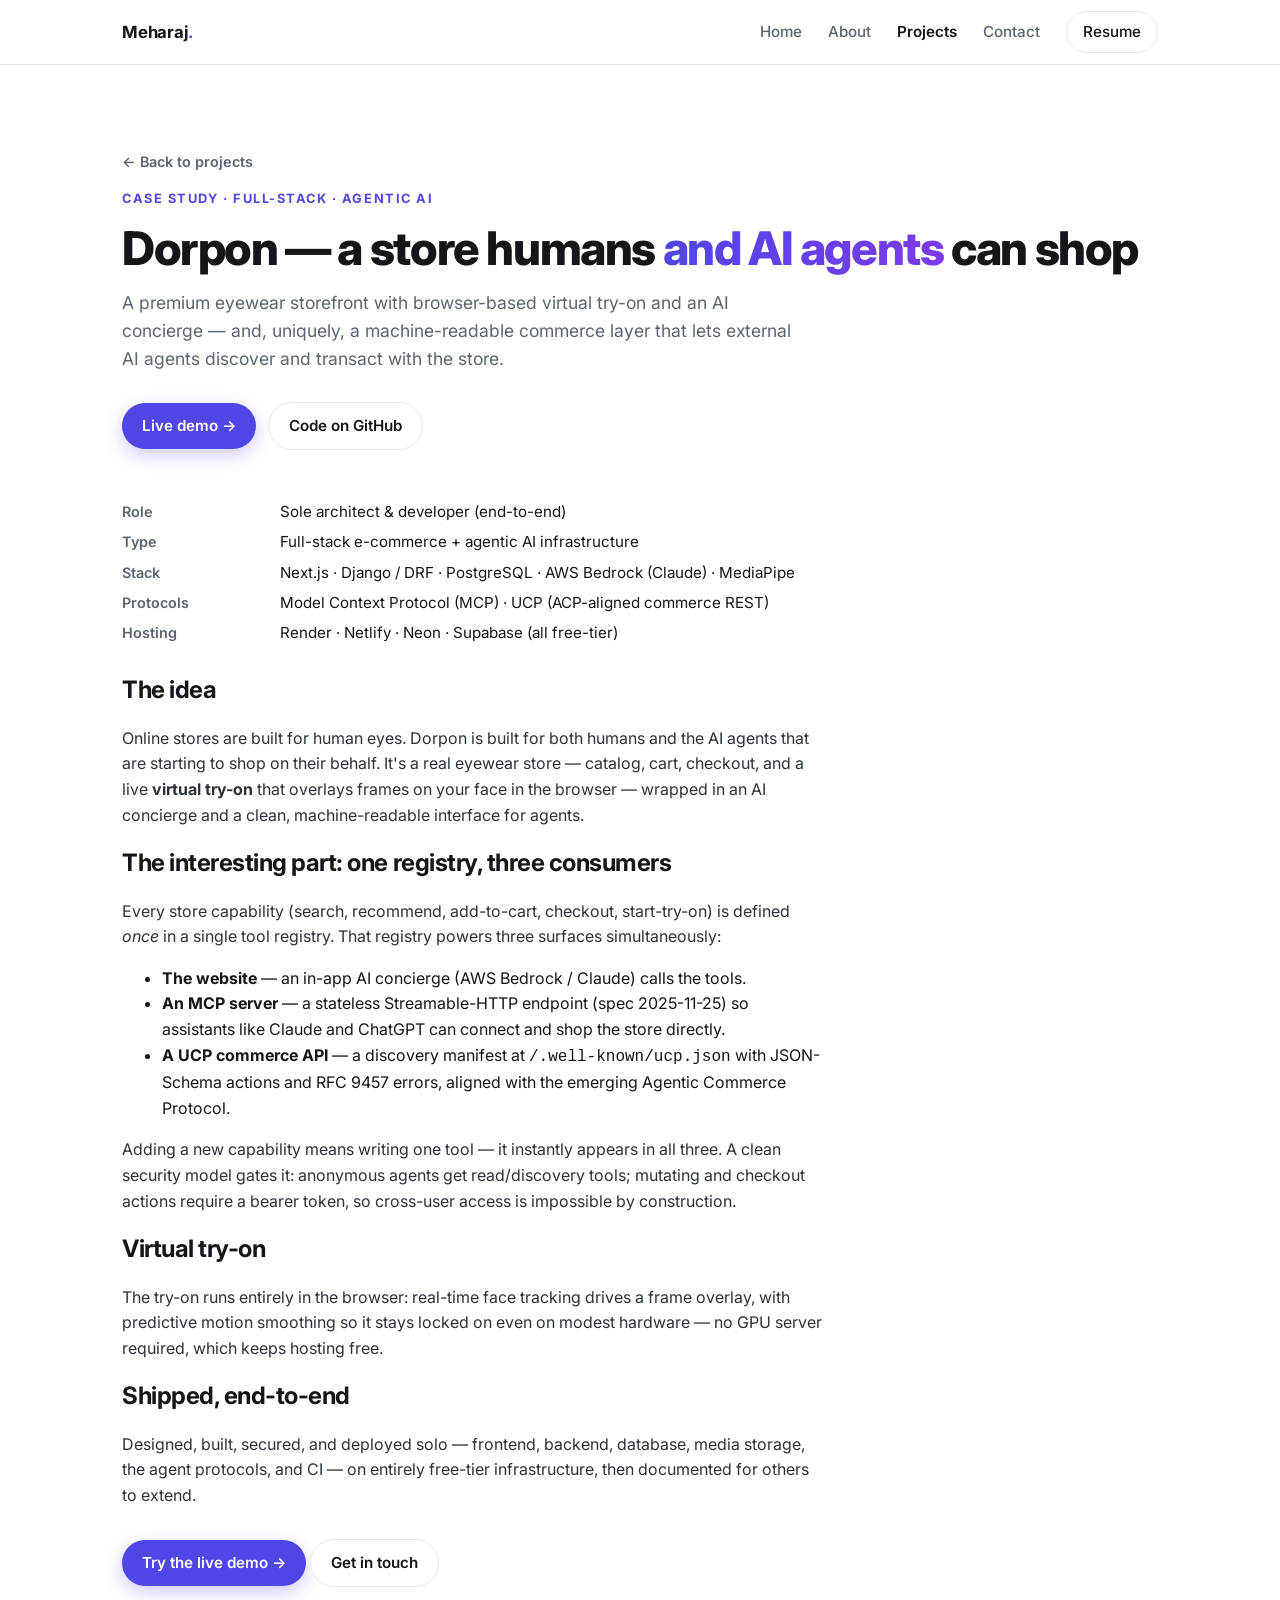
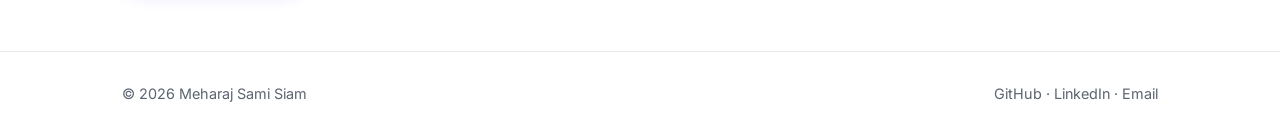
==== dorpon.html @ 18104c2f "Portfolio site + self-contained CV (résumé PDF, source in cv/) Co-Authored-By: Claude Opus 4.8 (1M c" ====
<!doctype html>
<html lang="en">
<head>
<meta charset="utf-8" />
<meta name="viewport" content="width=device-width, initial-scale=1" />
<title>Dorpon — Case Study · Meharaj Sami Siam</title>
<meta name="description" content="Dorpon: a full-stack eyewear store with virtual try-on, exposed to AI agents via MCP and a UCP commerce protocol." />
<link rel="preconnect" href="https://fonts.googleapis.com" />
<link rel="preconnect" href="https://fonts.gstatic.com" crossorigin />
<link href="https://fonts.googleapis.com/css2?family=Inter:wght@400;500;600;700;800&display=swap" rel="stylesheet" />
<link rel="stylesheet" href="style.css" />
</head>
<body>

<header class="nav"><div class="container nav-inner">
  <a class="brand" href="index.html">Meharaj<span>.</span></a>
  <button class="nav-toggle" aria-label="Toggle menu"><span></span><span></span><span></span></button>
  <nav class="nav-links">
    <a href="index.html">Home</a>
    <a href="about.html">About</a>
    <a href="projects.html" class="active">Projects</a>
    <a href="contact.html">Contact</a>
    <a href="cv.pdf" class="nav-cta">Resume</a>
  </nav>
</div></header>

<main>
  <section class="hero" style="padding-bottom:24px"><div class="container">
    <a class="back-link" href="projects.html">← Back to projects</a>
    <div class="eyebrow" style="margin-top:14px">Case study · Full-Stack · Agentic AI</div>
    <h1 style="font-size:clamp(2rem,4.5vw,2.9rem)">Dorpon — a store humans <span class="grad">and AI agents</span> can shop</h1>
    <p class="lead" style="font-size:1.1rem">
      A premium eyewear storefront with browser-based virtual try-on and an AI concierge — and, uniquely,
      a machine-readable commerce layer that lets external AI agents discover and transact with the store.
    </p>
    <div class="hero-actions">
      <a class="btn btn-primary" href="https://dorpon-eyewear.netlify.app">Live demo →</a>
      <a class="btn btn-ghost" href="https://github.com/Meharaj002">Code on GitHub</a>
    </div>
  </div></section>

  <section style="padding-top:8px"><div class="container">
    <dl class="kvs reveal">
      <dt>Role</dt><dd>Sole architect &amp; developer (end-to-end)</dd>
      <dt>Type</dt><dd>Full-stack e-commerce + agentic AI infrastructure</dd>
      <dt>Stack</dt><dd>Next.js · Django / DRF · PostgreSQL · AWS Bedrock (Claude) · MediaPipe</dd>
      <dt>Protocols</dt><dd>Model Context Protocol (MCP) · UCP (ACP-aligned commerce REST)</dd>
      <dt>Hosting</dt><dd>Render · Netlify · Neon · Supabase (all free-tier)</dd>
    </dl>

    <div class="prose reveal">
      <h2 class="section-title" style="font-size:1.5rem">The idea</h2>
      <p>
        Online stores are built for human eyes. Dorpon is built for both humans and the AI agents that are
        starting to shop on their behalf. It's a real eyewear store — catalog, cart, checkout, and a live
        <strong>virtual try-on</strong> that overlays frames on your face in the browser — wrapped in an
        AI concierge and a clean, machine-readable interface for agents.
      </p>

      <h2 class="section-title" style="font-size:1.5rem">The interesting part: one registry, three consumers</h2>
      <p>
        Every store capability (search, recommend, add-to-cart, checkout, start-try-on) is defined <em>once</em>
        in a single tool registry. That registry powers three surfaces simultaneously:
      </p>
      <ul>
        <li><strong>The website</strong> — an in-app AI concierge (AWS Bedrock / Claude) calls the tools.</li>
        <li><strong>An MCP server</strong> — a stateless Streamable-HTTP endpoint (spec 2025-11-25) so assistants
          like Claude and ChatGPT can connect and shop the store directly.</li>
        <li><strong>A UCP commerce API</strong> — a discovery manifest at <code>/.well-known/ucp.json</code> with
          JSON-Schema actions and RFC 9457 errors, aligned with the emerging Agentic Commerce Protocol.</li>
      </ul>
      <p>
        Adding a new capability means writing one tool — it instantly appears in all three. A clean security
        model gates it: anonymous agents get read/discovery tools; mutating and checkout actions require a
        bearer token, so cross-user access is impossible by construction.
      </p>

      <h2 class="section-title" style="font-size:1.5rem">Virtual try-on</h2>
      <p>
        The try-on runs entirely in the browser: real-time face tracking drives a frame overlay, with predictive
        motion smoothing so it stays locked on even on modest hardware — no GPU server required, which keeps
        hosting free.
      </p>

      <h2 class="section-title" style="font-size:1.5rem">Shipped, end-to-end</h2>
      <p>
        Designed, built, secured, and deployed solo — frontend, backend, database, media storage, the agent
        protocols, and CI — on entirely free-tier infrastructure, then documented for others to extend.
      </p>
    </div>

    <div style="margin-top:30px" class="reveal">
      <a class="btn btn-primary" href="https://dorpon-eyewear.netlify.app">Try the live demo →</a>
      <a class="btn btn-ghost" href="contact.html">Get in touch</a>
    </div>
  </div></section>
</main>

<footer class="footer"><div class="container footer-inner">
  <span>© <span data-year>2026</span> Meharaj Sami Siam</span>
  <span>
    <a href="https://github.com/Meharaj002">GitHub</a> ·
    <a href="https://www.linkedin.com/in/meharaj-sami-siam-a4b730213">LinkedIn</a> ·
    <a href="mailto:mssiam12@gmail.com">Email</a>
  </span>
</div></footer>

<script src="script.js"></script>
</body>
</html>
---- style.css ----
/* ============================================================
   cv-2026 — portfolio of Meharaj Sami Siam
   Clean, light, multi-page. Shared stylesheet.
   ============================================================ */
:root {
  --ink: #14161a;
  --muted: #5b6470;
  --bg: #ffffff;
  --soft: #f6f7f9;
  --line: #e6e8ec;
  --accent: #4f46e5;        /* indigo */
  --accent-2: #7c3aed;      /* violet */
  --accent-soft: #eef0ff;
  --radius: 14px;
  --maxw: 1080px;
  --shadow: 0 1px 2px rgba(20,22,26,.04), 0 8px 24px rgba(20,22,26,.06);
  --shadow-lg: 0 12px 40px rgba(20,22,26,.12);
}
* { box-sizing: border-box; }
html { scroll-behavior: smooth; }
body {
  margin: 0; background: var(--bg); color: var(--ink);
  font-family: "Inter", -apple-system, BlinkMacSystemFont, "Segoe UI", Roboto, Arial, sans-serif;
  line-height: 1.6; font-size: 16px; -webkit-font-smoothing: antialiased;
}
a { color: inherit; text-decoration: none; }
img { max-width: 100%; display: block; }
.container { max-width: var(--maxw); margin: 0 auto; padding: 0 22px; }

/* ---------- nav ---------- */
.nav {
  position: sticky; top: 0; z-index: 50;
  background: rgba(255,255,255,.82); backdrop-filter: saturate(150%) blur(10px);
  border-bottom: 1px solid var(--line);
}
.nav-inner { display: flex; align-items: center; justify-content: space-between; height: 64px; }
.brand { font-weight: 700; letter-spacing: -.01em; font-size: 1.05rem; }
.brand span { color: var(--accent); }
.nav-links { display: flex; align-items: center; gap: 26px; }
.nav-links a { color: var(--muted); font-weight: 500; font-size: .95rem; transition: color .15s; }
.nav-links a:hover, .nav-links a.active { color: var(--ink); }
.nav-links a.active { font-weight: 600; }
.nav-cta { border: 1px solid var(--line); padding: 8px 16px; border-radius: 999px; color: var(--ink) !important; }
.nav-cta:hover { border-color: var(--accent); color: var(--accent) !important; }
.nav-toggle { display: none; background: none; border: 0; cursor: pointer; padding: 8px; }
.nav-toggle span { display: block; width: 22px; height: 2px; background: var(--ink); margin: 4px 0; transition: .2s; }

/* ---------- buttons ---------- */
.btn { display: inline-flex; align-items: center; gap: 8px; padding: 11px 20px; border-radius: 999px;
  font-weight: 600; font-size: .95rem; cursor: pointer; transition: transform .12s, box-shadow .2s, background .2s; }
.btn-primary { background: var(--accent); color: #fff; box-shadow: 0 6px 18px rgba(79,70,229,.28); }
.btn-primary:hover { transform: translateY(-1px); box-shadow: 0 10px 26px rgba(79,70,229,.36); }
.btn-ghost { background: #fff; color: var(--ink); border: 1px solid var(--line); }
.btn-ghost:hover { border-color: var(--accent); color: var(--accent); }

/* ---------- sections ---------- */
section { padding: 64px 0; }
.eyebrow { color: var(--accent); font-weight: 700; font-size: .8rem; letter-spacing: .12em; text-transform: uppercase; }
.section-title { font-size: 1.9rem; font-weight: 700; letter-spacing: -.02em; margin: 8px 0 6px; }
.section-sub { color: var(--muted); max-width: 60ch; margin: 0 0 28px; }
.soft { background: var(--soft); }

/* ---------- hero ---------- */
.hero { padding: 84px 0 56px; }
.hero .eyebrow { margin-bottom: 14px; }
.hero h1 { font-size: clamp(2.2rem, 5vw, 3.4rem); line-height: 1.08; letter-spacing: -.03em; margin: 0 0 16px; font-weight: 800; }
.hero h1 .grad { background: linear-gradient(100deg, var(--accent), var(--accent-2)); -webkit-background-clip: text; background-clip: text; color: transparent; }
.hero p.lead { font-size: 1.18rem; color: var(--muted); max-width: 62ch; margin: 0 0 28px; }
.hero-actions { display: flex; flex-wrap: wrap; gap: 12px; align-items: center; }
.socials { display: flex; gap: 16px; margin-top: 22px; }
.socials a { color: var(--muted); font-weight: 500; font-size: .92rem; }
.socials a:hover { color: var(--accent); }

/* ---------- cards / grid ---------- */
.grid { display: grid; gap: 20px; }
.grid-2 { grid-template-columns: repeat(2, 1fr); }
.grid-3 { grid-template-columns: repeat(3, 1fr); }
.card { background: #fff; border: 1px solid var(--line); border-radius: var(--radius); padding: 22px; box-shadow: var(--shadow);
  transition: transform .15s, box-shadow .2s, border-color .2s; }
.card:hover { transform: translateY(-3px); box-shadow: var(--shadow-lg); border-color: #d8dbe2; }
.card h3 { margin: 0 0 4px; font-size: 1.12rem; letter-spacing: -.01em; }
.card .ptype { color: var(--accent); font-weight: 600; font-size: .78rem; text-transform: uppercase; letter-spacing: .06em; }
.card p { color: var(--muted); font-size: .95rem; margin: 8px 0 14px; }
.card.feature { border-color: #cfd2ff; background: linear-gradient(180deg, #fbfbff, #fff); }
.card-link { font-weight: 600; color: var(--accent); font-size: .92rem; }
.card-link:hover { text-decoration: underline; }

/* ---------- tags ---------- */
.tags { display: flex; flex-wrap: wrap; gap: 8px; }
.tag { background: var(--soft); border: 1px solid var(--line); color: #43484f; font-size: .78rem; font-weight: 500;
  padding: 4px 11px; border-radius: 999px; }
.tag.accent { background: var(--accent-soft); border-color: #d9dcff; color: var(--accent); }

/* ---------- timeline ---------- */
.timeline { border-left: 2px solid var(--line); margin-left: 6px; padding-left: 26px; display: grid; gap: 28px; }
.tl-item { position: relative; }
.tl-item::before { content: ""; position: absolute; left: -34px; top: 5px; width: 12px; height: 12px; border-radius: 50%;
  background: #fff; border: 3px solid var(--accent); }
.tl-item .when { color: var(--muted); font-size: .82rem; font-weight: 600; letter-spacing: .02em; }
.tl-item h3 { margin: 2px 0 2px; font-size: 1.08rem; }
.tl-item .org { color: var(--accent); font-weight: 600; font-size: .92rem; }
.tl-item ul { margin: 10px 0 0; padding-left: 18px; color: var(--muted); }
.tl-item li { margin: 5px 0; }

/* ---------- skills ---------- */
.skill-group { margin-bottom: 18px; }
.skill-group h4 { margin: 0 0 8px; font-size: .82rem; text-transform: uppercase; letter-spacing: .08em; color: var(--muted); }

/* ---------- detail / prose ---------- */
.prose { max-width: 70ch; }
.prose p { color: #2c313a; }
.kvs { display: grid; grid-template-columns: 140px 1fr; gap: 6px 18px; margin: 18px 0 26px; }
.kvs dt { color: var(--muted); font-weight: 600; font-size: .9rem; }
.kvs dd { margin: 0; font-size: .95rem; }
.back-link { color: var(--muted); font-weight: 600; font-size: .9rem; }
.back-link:hover { color: var(--accent); }

/* ---------- contact ---------- */
.contact-methods { display: grid; gap: 14px; max-width: 460px; margin-top: 24px; }
.contact-row { display: flex; align-items: center; justify-content: space-between; padding: 16px 20px;
  border: 1px solid var(--line); border-radius: var(--radius); background: #fff; transition: border-color .2s, transform .12s; }
.contact-row:hover { border-color: var(--accent); transform: translateY(-2px); }
.contact-row .label { color: var(--muted); font-size: .82rem; text-transform: uppercase; letter-spacing: .06em; }
.contact-row .val { font-weight: 600; }

/* ---------- footer ---------- */
.footer { border-top: 1px solid var(--line); padding: 30px 0; color: var(--muted); font-size: .9rem; }
.footer-inner { display: flex; flex-wrap: wrap; gap: 12px; justify-content: space-between; align-items: center; }
.footer a { color: var(--muted); } .footer a:hover { color: var(--accent); }

/* ---------- reveal animation ---------- */
.reveal { opacity: 0; transform: translateY(14px); transition: opacity .5s ease, transform .5s ease; }
.reveal.in { opacity: 1; transform: none; }

/* ---------- responsive ---------- */
@media (max-width: 820px) {
  .grid-3 { grid-template-columns: repeat(2, 1fr); }
}
@media (max-width: 680px) {
  .nav-toggle { display: block; }
  .nav-links { position: absolute; top: 64px; left: 0; right: 0; flex-direction: column; align-items: flex-start;
    gap: 0; background: #fff; border-bottom: 1px solid var(--line); padding: 8px 22px 16px; display: none; }
  .nav-links.open { display: flex; }
  .nav-links a { padding: 10px 0; width: 100%; }
  .grid-2, .grid-3 { grid-template-columns: 1fr; }
  .kvs { grid-template-columns: 1fr; gap: 2px 0; }
  .kvs dt { margin-top: 8px; }
  section { padding: 48px 0; }
}
@media (prefers-reduced-motion: reduce) { .reveal { opacity: 1; transform: none; transition: none; } html { scroll-behavior: auto; } }
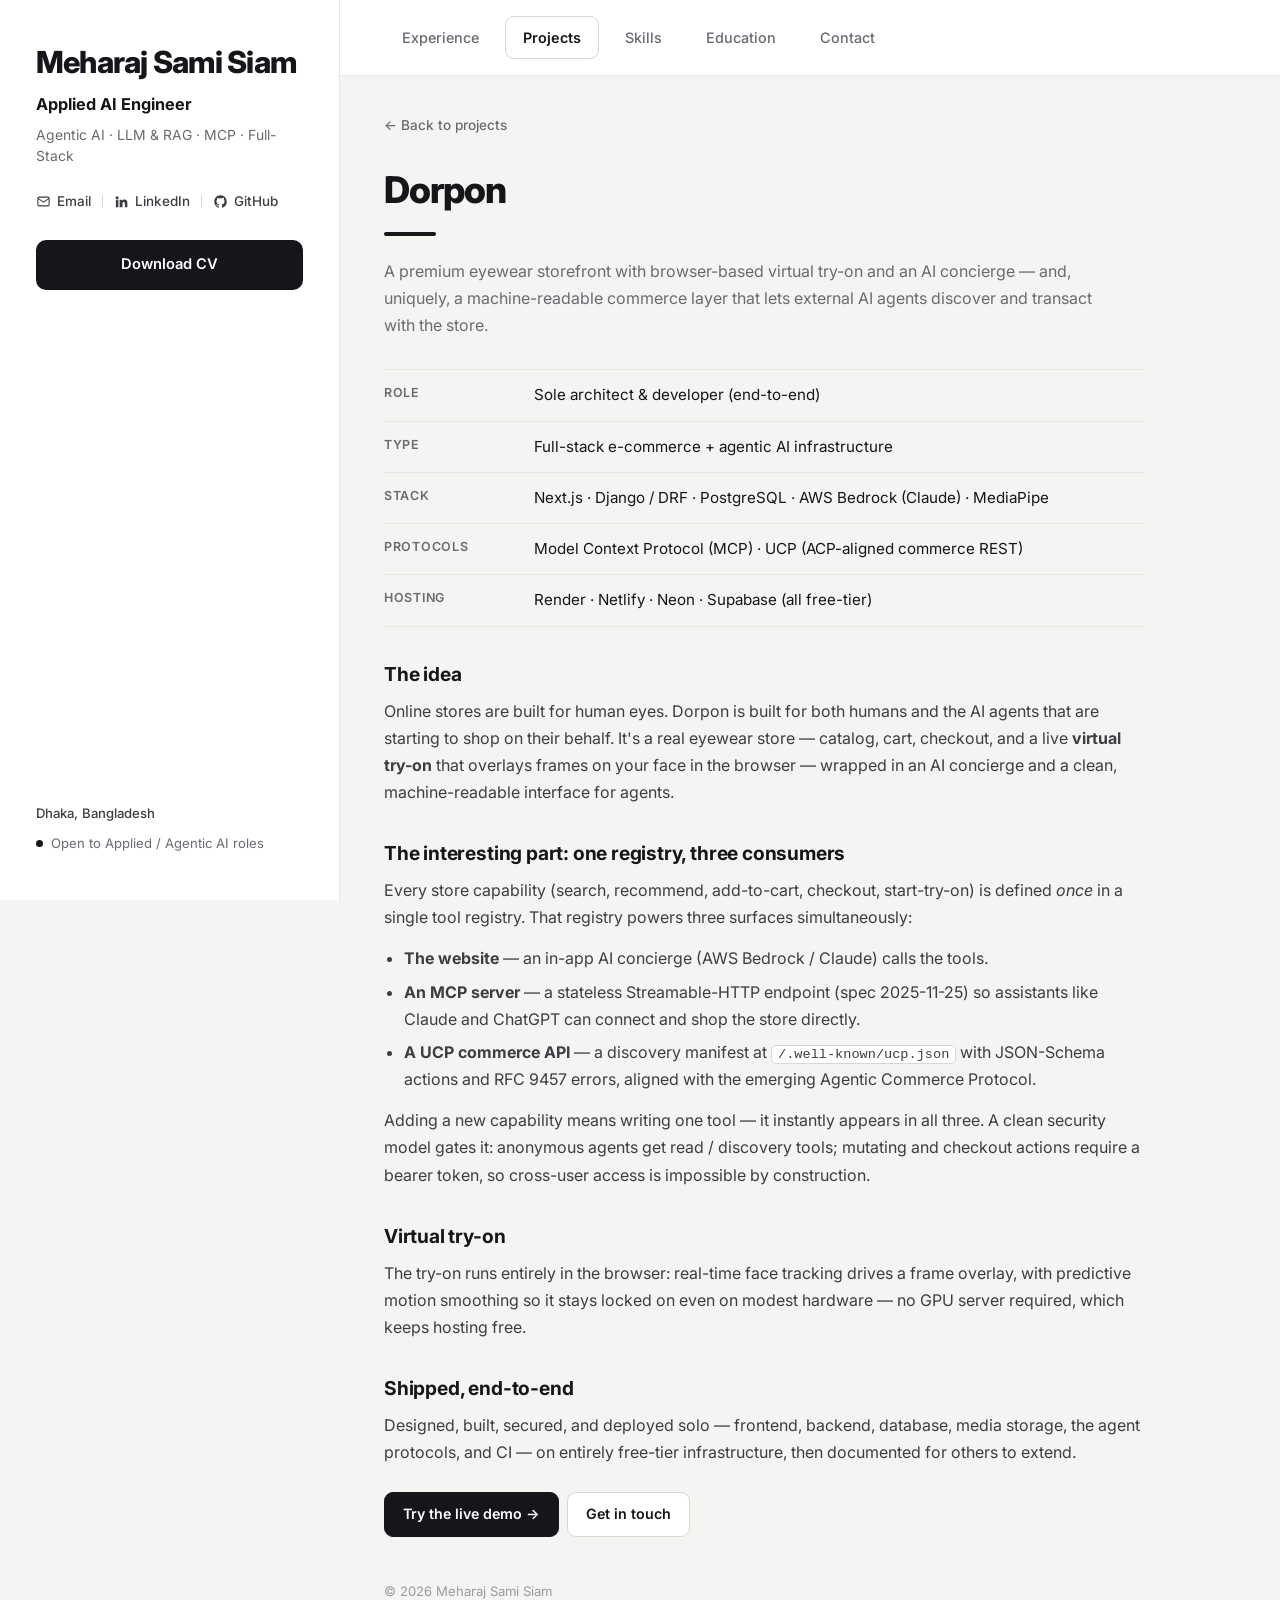
==== commit 3681f268: "Rebuild as single-page sidebar + tabbed layout (monochrome Inter) - Consolidate into one tabbed page" ====
--- a/dorpon.html
+++ b/dorpon.html
@@ -7,104 +7,110 @@
 <meta name="description" content="Dorpon: a full-stack eyewear store with virtual try-on, exposed to AI agents via MCP and a UCP commerce protocol." />
 <link rel="preconnect" href="https://fonts.googleapis.com" />
 <link rel="preconnect" href="https://fonts.gstatic.com" crossorigin />
-<link href="https://fonts.googleapis.com/css2?family=Inter:wght@400;500;600;700;800&display=swap" rel="stylesheet" />
+<link href="https://fonts.googleapis.com/css2?family=Inter:wght@300;400;500;600;700;800&display=swap" rel="stylesheet" />
 <link rel="stylesheet" href="style.css" />
 </head>
 <body>
+<div class="layout">
 
-<header class="nav"><div class="container nav-inner">
-  <a class="brand" href="index.html">Meharaj<span>.</span></a>
-  <button class="nav-toggle" aria-label="Toggle menu"><span></span><span></span><span></span></button>
-  <nav class="nav-links">
-    <a href="index.html">Home</a>
-    <a href="about.html">About</a>
-    <a href="projects.html" class="active">Projects</a>
-    <a href="contact.html">Contact</a>
-    <a href="cv.pdf" class="nav-cta">Resume</a>
-  </nav>
-</div></header>
+  <aside class="sidebar">
+    <div class="sb-inner">
+      <h1 class="name">Meharaj Sami Siam</h1>
+      <div class="role">Applied AI Engineer</div>
+      <div class="keywords">Agentic AI · LLM &amp; RAG · MCP · Full-Stack</div>
+      <div class="socials">
+        <a href="mailto:mssiam12@gmail.com" aria-label="Email">
+          <svg viewBox="0 0 24 24" width="15" height="15" fill="none" stroke="currentColor" stroke-width="1.7"><rect x="3" y="5" width="18" height="14" rx="2"/><path d="m3 7 9 6 9-6"/></svg>
+          Email
+        </a>
+        <span class="sep"></span>
+        <a href="https://www.linkedin.com/in/meharaj-sami-siam-a4b730213" aria-label="LinkedIn">
+          <svg viewBox="0 0 24 24" width="15" height="15" fill="currentColor"><path d="M4.98 3.5a2.5 2.5 0 1 1 0 5 2.5 2.5 0 0 1 0-5zM3 9h4v12H3zM9 9h3.8v1.7h.05c.53-1 1.83-2.06 3.77-2.06 4.03 0 4.78 2.65 4.78 6.1V21h-4v-5.3c0-1.27-.02-2.9-1.77-2.9-1.77 0-2.04 1.38-2.04 2.8V21H9z"/></svg>
+          LinkedIn
+        </a>
+        <span class="sep"></span>
+        <a href="https://github.com/Meharaj002" aria-label="GitHub">
+          <svg viewBox="0 0 24 24" width="15" height="15" fill="currentColor"><path d="M12 2C6.48 2 2 6.58 2 12.25c0 4.53 2.87 8.37 6.84 9.73.5.1.68-.22.68-.49l-.01-1.9c-2.78.62-3.37-1.22-3.37-1.22-.46-1.18-1.11-1.5-1.11-1.5-.91-.64.07-.62.07-.62 1 .07 1.53 1.06 1.53 1.06.89 1.56 2.34 1.11 2.91.85.09-.66.35-1.11.63-1.36-2.22-.26-4.56-1.14-4.56-5.06 0-1.12.39-2.03 1.03-2.75-.1-.26-.45-1.3.1-2.71 0 0 .84-.27 2.75 1.05A9.4 9.4 0 0 1 12 6.84c.85 0 1.71.12 2.51.34 1.91-1.32 2.75-1.05 2.75-1.05.55 1.41.2 2.45.1 2.71.64.72 1.03 1.63 1.03 2.75 0 3.93-2.35 4.8-4.58 5.05.36.32.68.94.68 1.9l-.01 2.82c0 .27.18.6.69.49A10.03 10.03 0 0 0 22 12.25C22 6.58 17.52 2 12 2z"/></svg>
+          GitHub
+        </a>
+      </div>
+      <a class="dl-btn" href="cv.pdf">Download CV</a>
+      <div class="sb-foot">
+        <div class="sb-loc">Dhaka, Bangladesh</div>
+        <div class="sb-open"><span class="dot"></span> Open to Applied / Agentic AI roles</div>
+      </div>
+    </div>
+  </aside>
 
-<main>
-  <section class="hero" style="padding-bottom:24px"><div class="container">
-    <a class="back-link" href="projects.html">← Back to projects</a>
-    <div class="eyebrow" style="margin-top:14px">Case study · Full-Stack · Agentic AI</div>
-    <h1 style="font-size:clamp(2rem,4.5vw,2.9rem)">Dorpon — a store humans <span class="grad">and AI agents</span> can shop</h1>
-    <p class="lead" style="font-size:1.1rem">
-      A premium eyewear storefront with browser-based virtual try-on and an AI concierge — and, uniquely,
-      a machine-readable commerce layer that lets external AI agents discover and transact with the store.
-    </p>
-    <div class="hero-actions">
-      <a class="btn btn-primary" href="https://dorpon-eyewear.netlify.app">Live demo →</a>
-      <a class="btn btn-ghost" href="https://github.com/Meharaj002">Code on GitHub</a>
+  <main class="main">
+    <nav class="tabs">
+      <a class="tab" href="index.html#experience">Experience</a>
+      <a class="tab active" href="index.html#projects">Projects</a>
+      <a class="tab" href="index.html#skills">Skills</a>
+      <a class="tab" href="index.html#education">Education</a>
+      <a class="tab" href="index.html#contact">Contact</a>
+    </nav>
+
+    <div class="content">
+      <div class="panel active" style="max-width:820px">
+        <a class="back-link" href="index.html#projects">← Back to projects</a>
+        <h2 class="ptitle">Dorpon</h2>
+        <p class="intro">
+          A premium eyewear storefront with browser-based virtual try-on and an AI concierge — and, uniquely,
+          a machine-readable commerce layer that lets external AI agents discover and transact with the store.
+        </p>
+
+        <dl class="kvs">
+          <dt>Role</dt><dd>Sole architect &amp; developer (end-to-end)</dd>
+          <dt>Type</dt><dd>Full-stack e-commerce + agentic AI infrastructure</dd>
+          <dt>Stack</dt><dd>Next.js · Django / DRF · PostgreSQL · AWS Bedrock (Claude) · MediaPipe</dd>
+          <dt>Protocols</dt><dd>Model Context Protocol (MCP) · UCP (ACP-aligned commerce REST)</dd>
+          <dt>Hosting</dt><dd>Render · Netlify · Neon · Supabase (all free-tier)</dd>
+        </dl>
+
+        <div class="prose">
+          <h3>The idea</h3>
+          <p>
+            Online stores are built for human eyes. Dorpon is built for both humans and the AI agents that are
+            starting to shop on their behalf. It's a real eyewear store — catalog, cart, checkout, and a live
+            <strong>virtual try-on</strong> that overlays frames on your face in the browser — wrapped in an
+            AI concierge and a clean, machine-readable interface for agents.
+          </p>
+
+          <h3>The interesting part: one registry, three consumers</h3>
+          <p>Every store capability (search, recommend, add-to-cart, checkout, start-try-on) is defined <em>once</em>
+            in a single tool registry. That registry powers three surfaces simultaneously:</p>
+          <ul>
+            <li><strong>The website</strong> — an in-app AI concierge (AWS Bedrock / Claude) calls the tools.</li>
+            <li><strong>An MCP server</strong> — a stateless Streamable-HTTP endpoint (spec 2025-11-25) so assistants
+              like Claude and ChatGPT can connect and shop the store directly.</li>
+            <li><strong>A UCP commerce API</strong> — a discovery manifest at <code>/.well-known/ucp.json</code> with
+              JSON-Schema actions and RFC 9457 errors, aligned with the emerging Agentic Commerce Protocol.</li>
+          </ul>
+          <p>Adding a new capability means writing one tool — it instantly appears in all three. A clean security
+            model gates it: anonymous agents get read / discovery tools; mutating and checkout actions require a
+            bearer token, so cross-user access is impossible by construction.</p>
+
+          <h3>Virtual try-on</h3>
+          <p>The try-on runs entirely in the browser: real-time face tracking drives a frame overlay, with predictive
+            motion smoothing so it stays locked on even on modest hardware — no GPU server required, which keeps
+            hosting free.</p>
+
+          <h3>Shipped, end-to-end</h3>
+          <p>Designed, built, secured, and deployed solo — frontend, backend, database, media storage, the agent
+            protocols, and CI — on entirely free-tier infrastructure, then documented for others to extend.</p>
+        </div>
+
+        <div class="card-actions" style="margin-top:26px">
+          <a class="btn btn-primary" href="https://incomparable-pony-d965e8.netlify.app/">Try the live demo →</a>
+          <a class="btn btn-ghost" href="index.html#contact">Get in touch</a>
+        </div>
+
+        <footer class="foot">© <span data-year>2026</span> Meharaj Sami Siam</footer>
+      </div>
     </div>
-  </div></section>
-
-  <section style="padding-top:8px"><div class="container">
-    <dl class="kvs reveal">
-      <dt>Role</dt><dd>Sole architect &amp; developer (end-to-end)</dd>
-      <dt>Type</dt><dd>Full-stack e-commerce + agentic AI infrastructure</dd>
-      <dt>Stack</dt><dd>Next.js · Django / DRF · PostgreSQL · AWS Bedrock (Claude) · MediaPipe</dd>
-      <dt>Protocols</dt><dd>Model Context Protocol (MCP) · UCP (ACP-aligned commerce REST)</dd>
-      <dt>Hosting</dt><dd>Render · Netlify · Neon · Supabase (all free-tier)</dd>
-    </dl>
-
-    <div class="prose reveal">
-      <h2 class="section-title" style="font-size:1.5rem">The idea</h2>
-      <p>
-        Online stores are built for human eyes. Dorpon is built for both humans and the AI agents that are
-        starting to shop on their behalf. It's a real eyewear store — catalog, cart, checkout, and a live
-        <strong>virtual try-on</strong> that overlays frames on your face in the browser — wrapped in an
-        AI concierge and a clean, machine-readable interface for agents.
-      </p>
-
-      <h2 class="section-title" style="font-size:1.5rem">The interesting part: one registry, three consumers</h2>
-      <p>
-        Every store capability (search, recommend, add-to-cart, checkout, start-try-on) is defined <em>once</em>
-        in a single tool registry. That registry powers three surfaces simultaneously:
-      </p>
-      <ul>
-        <li><strong>The website</strong> — an in-app AI concierge (AWS Bedrock / Claude) calls the tools.</li>
-        <li><strong>An MCP server</strong> — a stateless Streamable-HTTP endpoint (spec 2025-11-25) so assistants
-          like Claude and ChatGPT can connect and shop the store directly.</li>
-        <li><strong>A UCP commerce API</strong> — a discovery manifest at <code>/.well-known/ucp.json</code> with
-          JSON-Schema actions and RFC 9457 errors, aligned with the emerging Agentic Commerce Protocol.</li>
-      </ul>
-      <p>
-        Adding a new capability means writing one tool — it instantly appears in all three. A clean security
-        model gates it: anonymous agents get read/discovery tools; mutating and checkout actions require a
-        bearer token, so cross-user access is impossible by construction.
-      </p>
-
-      <h2 class="section-title" style="font-size:1.5rem">Virtual try-on</h2>
-      <p>
-        The try-on runs entirely in the browser: real-time face tracking drives a frame overlay, with predictive
-        motion smoothing so it stays locked on even on modest hardware — no GPU server required, which keeps
-        hosting free.
-      </p>
-
-      <h2 class="section-title" style="font-size:1.5rem">Shipped, end-to-end</h2>
-      <p>
-        Designed, built, secured, and deployed solo — frontend, backend, database, media storage, the agent
-        protocols, and CI — on entirely free-tier infrastructure, then documented for others to extend.
-      </p>
-    </div>
-
-    <div style="margin-top:30px" class="reveal">
-      <a class="btn btn-primary" href="https://dorpon-eyewear.netlify.app">Try the live demo →</a>
-      <a class="btn btn-ghost" href="contact.html">Get in touch</a>
-    </div>
-  </div></section>
-</main>
-
-<footer class="footer"><div class="container footer-inner">
-  <span>© <span data-year>2026</span> Meharaj Sami Siam</span>
-  <span>
-    <a href="https://github.com/Meharaj002">GitHub</a> ·
-    <a href="https://www.linkedin.com/in/meharaj-sami-siam-a4b730213">LinkedIn</a> ·
-    <a href="mailto:mssiam12@gmail.com">Email</a>
-  </span>
-</div></footer>
-
+  </main>
+</div>
 <script src="script.js"></script>
 </body>
 </html>
--- a/style.css
+++ b/style.css
@@ -1,150 +1,161 @@
 /* ============================================================
-   cv-2026 — portfolio of Meharaj Sami Siam
-   Clean, light, multi-page. Shared stylesheet.
+   Meharaj Sami Siam — portfolio
+   Sidebar + tabbed main panel. Monochrome, Inter throughout.
    ============================================================ */
 :root {
-  --ink: #14161a;
-  --muted: #5b6470;
-  --bg: #ffffff;
-  --soft: #f6f7f9;
-  --line: #e6e8ec;
-  --accent: #4f46e5;        /* indigo */
-  --accent-2: #7c3aed;      /* violet */
-  --accent-soft: #eef0ff;
-  --radius: 14px;
-  --maxw: 1080px;
-  --shadow: 0 1px 2px rgba(20,22,26,.04), 0 8px 24px rgba(20,22,26,.06);
-  --shadow-lg: 0 12px 40px rgba(20,22,26,.12);
+  --ink: #15151a;
+  --ink-2: #3d3d44;
+  --muted: #6a6a73;
+  --faint: #9a9aa2;
+  --panel: #f4f4f2;     /* main content background */
+  --card: #ffffff;
+  --line: #e8e7e3;
+  --line-2: #d8d7d1;
+  --badge: #efeeea;
+  --sans: "Inter", -apple-system, BlinkMacSystemFont, "Segoe UI", Roboto, Arial, sans-serif;
 }
 * { box-sizing: border-box; }
 html { scroll-behavior: smooth; }
 body {
-  margin: 0; background: var(--bg); color: var(--ink);
-  font-family: "Inter", -apple-system, BlinkMacSystemFont, "Segoe UI", Roboto, Arial, sans-serif;
-  line-height: 1.6; font-size: 16px; -webkit-font-smoothing: antialiased;
+  margin: 0; background: var(--panel); color: var(--ink);
+  font-family: var(--sans); font-size: 16px; line-height: 1.6;
+  -webkit-font-smoothing: antialiased; text-rendering: optimizeLegibility;
 }
 a { color: inherit; text-decoration: none; }
-img { max-width: 100%; display: block; }
-.container { max-width: var(--maxw); margin: 0 auto; padding: 0 22px; }
+svg { display: block; }
 
-/* ---------- nav ---------- */
-.nav {
-  position: sticky; top: 0; z-index: 50;
-  background: rgba(255,255,255,.82); backdrop-filter: saturate(150%) blur(10px);
-  border-bottom: 1px solid var(--line);
+/* ---------- layout ---------- */
+.layout { display: grid; grid-template-columns: 340px 1fr; align-items: start; }
+
+/* ---------- sidebar ---------- */
+.sidebar {
+  position: sticky; top: 0; align-self: start; height: 100vh;
+  background: #fff; border-right: 1px solid var(--line); padding: 46px 36px;
 }
-.nav-inner { display: flex; align-items: center; justify-content: space-between; height: 64px; }
-.brand { font-weight: 700; letter-spacing: -.01em; font-size: 1.05rem; }
-.brand span { color: var(--accent); }
-.nav-links { display: flex; align-items: center; gap: 26px; }
-.nav-links a { color: var(--muted); font-weight: 500; font-size: .95rem; transition: color .15s; }
-.nav-links a:hover, .nav-links a.active { color: var(--ink); }
-.nav-links a.active { font-weight: 600; }
-.nav-cta { border: 1px solid var(--line); padding: 8px 16px; border-radius: 999px; color: var(--ink) !important; }
-.nav-cta:hover { border-color: var(--accent); color: var(--accent) !important; }
-.nav-toggle { display: none; background: none; border: 0; cursor: pointer; padding: 8px; }
-.nav-toggle span { display: block; width: 22px; height: 2px; background: var(--ink); margin: 4px 0; transition: .2s; }
+.sb-inner { display: flex; flex-direction: column; height: 100%; }
+.name { font-size: 1.9rem; font-weight: 800; letter-spacing: -.025em; line-height: 1.08; margin: 0; }
+.role { font-weight: 700; font-size: 1.02rem; margin-top: 12px; }
+.keywords { color: var(--muted); font-size: .87rem; line-height: 1.5; margin-top: 8px; }
+.socials { display: flex; align-items: center; flex-wrap: wrap; gap: 11px; margin-top: 24px; }
+.socials a { display: inline-flex; align-items: center; gap: 6px; color: var(--ink-2); font-size: .84rem; font-weight: 500; transition: color .15s; }
+.socials a:hover { color: var(--ink); }
+.socials .sep { width: 1px; height: 13px; background: var(--line-2); }
+.dl-btn {
+  display: block; text-align: center; background: var(--ink); color: #fff;
+  font-weight: 600; font-size: .92rem; padding: 13px; border-radius: 10px; margin-top: 28px;
+  transition: background .18s;
+}
+.dl-btn:hover { background: #000; }
+.sb-foot { margin-top: auto; padding-top: 30px; color: var(--muted); font-size: .82rem; }
+.sb-loc { font-weight: 500; color: var(--ink-2); }
+.sb-open { margin-top: 9px; display: flex; align-items: center; gap: 8px; }
+.sb-open .dot { width: 7px; height: 7px; border-radius: 50%; background: var(--ink); flex: none; }
+
+/* ---------- main / tabs ---------- */
+.main { min-height: 100vh; }
+.tabs {
+  position: sticky; top: 0; z-index: 20; display: flex; gap: 8px; flex-wrap: wrap;
+  padding: 16px 44px; background: #fff; border-bottom: 1px solid var(--line);
+}
+.tab {
+  appearance: none; background: transparent; border: 1px solid transparent;
+  color: var(--muted); font: inherit; font-size: .9rem; font-weight: 500;
+  padding: 9px 17px; border-radius: 9px; cursor: pointer; transition: color .15s, background .15s, border-color .15s;
+}
+.tab:hover { color: var(--ink); }
+.tab.active { background: #fff; border-color: var(--line-2); color: var(--ink); font-weight: 600; }
+
+.content { padding: 36px 44px 64px; }
+.panel { display: none; max-width: 880px; }
+.panel.active { display: block; animation: fade .3s ease; }
+@keyframes fade { from { opacity: 0; transform: translateY(6px); } to { opacity: 1; transform: none; } }
+
+.ptitle { font-size: 2.3rem; font-weight: 800; letter-spacing: -.025em; margin: 6px 0 0; }
+.ptitle::after { content: ""; display: block; width: 52px; height: 4px; background: var(--ink); border-radius: 2px; margin-top: 12px; }
+.intro { color: var(--muted); font-size: 1.0rem; line-height: 1.7; max-width: 72ch; margin: 22px 0 30px; }
+
+/* ---------- experience cards ---------- */
+.xp { background: var(--card); border: 1px solid var(--line); border-radius: 14px; margin-bottom: 16px; overflow: hidden; }
+.xp-head { display: flex; align-items: center; gap: 16px; padding: 18px 20px; cursor: pointer; user-select: none; }
+.xp-logo { flex: none; width: 42px; height: 42px; border-radius: 10px; background: var(--ink); color: #fff; display: grid; place-items: center; font-weight: 700; font-size: 1.05rem; }
+.xp-id { flex: 1; min-width: 0; }
+.xp-co { font-weight: 700; font-size: 1.02rem; }
+.xp-role { color: var(--muted); font-size: .9rem; margin-top: 1px; }
+.xp-meta { display: flex; align-items: center; gap: 13px; flex: none; }
+.badge { background: var(--badge); color: var(--ink-2); font-size: .77rem; font-weight: 500; padding: 5px 11px; border-radius: 999px; white-space: nowrap; }
+.chev { width: 8px; height: 8px; border-right: 2px solid var(--faint); border-bottom: 2px solid var(--faint); transform: rotate(45deg); transition: transform .2s; margin-right: 3px; }
+.xp.open .chev { transform: rotate(-135deg); }
+.xp-body { padding: 4px 20px 8px 78px; border-top: 1px solid var(--line); }
+.xp:not(.open) .xp-body { display: none; }
+.xp-pt { padding: 15px 0; border-bottom: 1px solid var(--line); }
+.xp-pt:last-child { border-bottom: none; }
+.xp-pt h4 { margin: 0 0 4px; font-size: .95rem; font-weight: 600; }
+.xp-pt p { margin: 0; color: var(--muted); font-size: .92rem; line-height: 1.6; }
+
+/* ---------- project / education cards ---------- */
+.cards { display: grid; grid-template-columns: 1fr 1fr; gap: 16px; }
+.card { background: var(--card); border: 1px solid var(--line); border-radius: 14px; padding: 24px; transition: border-color .18s; }
+.card:hover { border-color: var(--line-2); }
+.card.feature { grid-column: 1 / -1; }
+.panel > .card { margin-bottom: 14px; }
+.card-type { font-size: .71rem; font-weight: 600; text-transform: uppercase; letter-spacing: .09em; color: var(--muted); }
+.card h3 { margin: 9px 0 9px; font-size: 1.16rem; font-weight: 700; letter-spacing: -.01em; }
+.card p { margin: 0; color: var(--muted); font-size: .93rem; line-height: 1.62; }
+.card .tags { margin-top: 15px; }
+.card-actions { margin-top: 18px; display: flex; flex-wrap: wrap; gap: 8px; }
+
+/* ---------- tags ---------- */
+.tags { display: flex; flex-wrap: wrap; gap: 7px; }
+.tag { font-size: .77rem; font-weight: 500; color: var(--ink-2); background: #fff; border: 1px solid var(--line-2); padding: 4px 10px; border-radius: 7px; }
+
+/* ---------- skills ---------- */
+.skill-group { margin-bottom: 24px; }
+.skill-group h4 { margin: 0 0 11px; font-size: .98rem; font-weight: 700; }
 
 /* ---------- buttons ---------- */
-.btn { display: inline-flex; align-items: center; gap: 8px; padding: 11px 20px; border-radius: 999px;
-  font-weight: 600; font-size: .95rem; cursor: pointer; transition: transform .12s, box-shadow .2s, background .2s; }
-.btn-primary { background: var(--accent); color: #fff; box-shadow: 0 6px 18px rgba(79,70,229,.28); }
-.btn-primary:hover { transform: translateY(-1px); box-shadow: 0 10px 26px rgba(79,70,229,.36); }
-.btn-ghost { background: #fff; color: var(--ink); border: 1px solid var(--line); }
-.btn-ghost:hover { border-color: var(--accent); color: var(--accent); }
-
-/* ---------- sections ---------- */
-section { padding: 64px 0; }
-.eyebrow { color: var(--accent); font-weight: 700; font-size: .8rem; letter-spacing: .12em; text-transform: uppercase; }
-.section-title { font-size: 1.9rem; font-weight: 700; letter-spacing: -.02em; margin: 8px 0 6px; }
-.section-sub { color: var(--muted); max-width: 60ch; margin: 0 0 28px; }
-.soft { background: var(--soft); }
-
-/* ---------- hero ---------- */
-.hero { padding: 84px 0 56px; }
-.hero .eyebrow { margin-bottom: 14px; }
-.hero h1 { font-size: clamp(2.2rem, 5vw, 3.4rem); line-height: 1.08; letter-spacing: -.03em; margin: 0 0 16px; font-weight: 800; }
-.hero h1 .grad { background: linear-gradient(100deg, var(--accent), var(--accent-2)); -webkit-background-clip: text; background-clip: text; color: transparent; }
-.hero p.lead { font-size: 1.18rem; color: var(--muted); max-width: 62ch; margin: 0 0 28px; }
-.hero-actions { display: flex; flex-wrap: wrap; gap: 12px; align-items: center; }
-.socials { display: flex; gap: 16px; margin-top: 22px; }
-.socials a { color: var(--muted); font-weight: 500; font-size: .92rem; }
-.socials a:hover { color: var(--accent); }
-
-/* ---------- cards / grid ---------- */
-.grid { display: grid; gap: 20px; }
-.grid-2 { grid-template-columns: repeat(2, 1fr); }
-.grid-3 { grid-template-columns: repeat(3, 1fr); }
-.card { background: #fff; border: 1px solid var(--line); border-radius: var(--radius); padding: 22px; box-shadow: var(--shadow);
-  transition: transform .15s, box-shadow .2s, border-color .2s; }
-.card:hover { transform: translateY(-3px); box-shadow: var(--shadow-lg); border-color: #d8dbe2; }
-.card h3 { margin: 0 0 4px; font-size: 1.12rem; letter-spacing: -.01em; }
-.card .ptype { color: var(--accent); font-weight: 600; font-size: .78rem; text-transform: uppercase; letter-spacing: .06em; }
-.card p { color: var(--muted); font-size: .95rem; margin: 8px 0 14px; }
-.card.feature { border-color: #cfd2ff; background: linear-gradient(180deg, #fbfbff, #fff); }
-.card-link { font-weight: 600; color: var(--accent); font-size: .92rem; }
-.card-link:hover { text-decoration: underline; }
-
-/* ---------- tags ---------- */
-.tags { display: flex; flex-wrap: wrap; gap: 8px; }
-.tag { background: var(--soft); border: 1px solid var(--line); color: #43484f; font-size: .78rem; font-weight: 500;
-  padding: 4px 11px; border-radius: 999px; }
-.tag.accent { background: var(--accent-soft); border-color: #d9dcff; color: var(--accent); }
-
-/* ---------- timeline ---------- */
-.timeline { border-left: 2px solid var(--line); margin-left: 6px; padding-left: 26px; display: grid; gap: 28px; }
-.tl-item { position: relative; }
-.tl-item::before { content: ""; position: absolute; left: -34px; top: 5px; width: 12px; height: 12px; border-radius: 50%;
-  background: #fff; border: 3px solid var(--accent); }
-.tl-item .when { color: var(--muted); font-size: .82rem; font-weight: 600; letter-spacing: .02em; }
-.tl-item h3 { margin: 2px 0 2px; font-size: 1.08rem; }
-.tl-item .org { color: var(--accent); font-weight: 600; font-size: .92rem; }
-.tl-item ul { margin: 10px 0 0; padding-left: 18px; color: var(--muted); }
-.tl-item li { margin: 5px 0; }
-
-/* ---------- skills ---------- */
-.skill-group { margin-bottom: 18px; }
-.skill-group h4 { margin: 0 0 8px; font-size: .82rem; text-transform: uppercase; letter-spacing: .08em; color: var(--muted); }
-
-/* ---------- detail / prose ---------- */
-.prose { max-width: 70ch; }
-.prose p { color: #2c313a; }
-.kvs { display: grid; grid-template-columns: 140px 1fr; gap: 6px 18px; margin: 18px 0 26px; }
-.kvs dt { color: var(--muted); font-weight: 600; font-size: .9rem; }
-.kvs dd { margin: 0; font-size: .95rem; }
-.back-link { color: var(--muted); font-weight: 600; font-size: .9rem; }
-.back-link:hover { color: var(--accent); }
+.btn { display: inline-flex; align-items: center; gap: 7px; padding: 10px 18px; border-radius: 9px; font-weight: 600; font-size: .89rem; cursor: pointer; transition: background .18s, border-color .18s, color .18s; }
+.btn-primary { background: var(--ink); color: #fff; border: 1px solid var(--ink); }
+.btn-primary:hover { background: #000; }
+.btn-ghost { background: #fff; color: var(--ink); border: 1px solid var(--line-2); }
+.btn-ghost:hover { border-color: var(--ink); }
 
 /* ---------- contact ---------- */
-.contact-methods { display: grid; gap: 14px; max-width: 460px; margin-top: 24px; }
-.contact-row { display: flex; align-items: center; justify-content: space-between; padding: 16px 20px;
-  border: 1px solid var(--line); border-radius: var(--radius); background: #fff; transition: border-color .2s, transform .12s; }
-.contact-row:hover { border-color: var(--accent); transform: translateY(-2px); }
-.contact-row .label { color: var(--muted); font-size: .82rem; text-transform: uppercase; letter-spacing: .06em; }
-.contact-row .val { font-weight: 600; }
+.contact-list { max-width: 560px; border-top: 1px solid var(--line); }
+.contact-row { display: flex; align-items: center; justify-content: space-between; gap: 16px; padding: 16px 4px; border-bottom: 1px solid var(--line); }
+a.contact-row { transition: padding-left .15s; }
+a.contact-row:hover { padding-left: 10px; }
+.contact-row .label { color: var(--muted); font-size: .8rem; text-transform: uppercase; letter-spacing: .07em; font-weight: 500; }
+.contact-row .val { font-weight: 600; font-size: .95rem; }
 
-/* ---------- footer ---------- */
-.footer { border-top: 1px solid var(--line); padding: 30px 0; color: var(--muted); font-size: .9rem; }
-.footer-inner { display: flex; flex-wrap: wrap; gap: 12px; justify-content: space-between; align-items: center; }
-.footer a { color: var(--muted); } .footer a:hover { color: var(--accent); }
+/* ---------- case study (dorpon.html) ---------- */
+.back-link { display: inline-block; color: var(--muted); font-size: .85rem; font-weight: 500; margin-bottom: 18px; }
+.back-link:hover { color: var(--ink); }
+.kvs { display: grid; grid-template-columns: 150px 1fr; gap: 0; margin: 8px 0 30px; border-top: 1px solid var(--line); max-width: 760px; }
+.kvs dt { color: var(--muted); font-weight: 600; font-size: .78rem; text-transform: uppercase; letter-spacing: .06em; padding: 13px 0; border-bottom: 1px solid var(--line); }
+.kvs dd { margin: 0; font-size: .95rem; padding: 13px 0; border-bottom: 1px solid var(--line); }
+.prose { max-width: 760px; }
+.prose h3 { font-size: 1.2rem; font-weight: 700; letter-spacing: -.01em; margin: 32px 0 8px; }
+.prose p { color: var(--ink-2); line-height: 1.7; margin: 0 0 14px; }
+.prose ul { color: var(--ink-2); line-height: 1.7; padding-left: 20px; margin: 0 0 14px; }
+.prose li { margin: 6px 0; }
+code { font-size: .85em; background: #fff; border: 1px solid var(--line-2); padding: 1px 6px; border-radius: 5px; }
 
-/* ---------- reveal animation ---------- */
-.reveal { opacity: 0; transform: translateY(14px); transition: opacity .5s ease, transform .5s ease; }
-.reveal.in { opacity: 1; transform: none; }
+.foot { margin-top: 44px; color: var(--faint); font-size: .82rem; }
 
 /* ---------- responsive ---------- */
-@media (max-width: 820px) {
-  .grid-3 { grid-template-columns: repeat(2, 1fr); }
+@media (max-width: 920px) {
+  .layout { grid-template-columns: 1fr; }
+  .sidebar { position: static; height: auto; border-right: none; border-bottom: 1px solid var(--line); padding: 34px 26px; }
+  .sb-foot { margin-top: 22px; padding-top: 22px; border-top: 1px solid var(--line); }
+  .tabs { padding: 13px 20px; overflow-x: auto; flex-wrap: nowrap; }
+  .tab { white-space: nowrap; }
+  .content { padding: 28px 22px 54px; }
+  .cards { grid-template-columns: 1fr; }
+  .xp-body { padding-left: 20px; }
+  .name { font-size: 1.62rem; }
+  .ptitle { font-size: 1.95rem; }
+  .kvs { grid-template-columns: 1fr; }
+  .kvs dt { padding-bottom: 2px; border-bottom: none; }
+  .kvs dd { padding-top: 2px; }
 }
-@media (max-width: 680px) {
-  .nav-toggle { display: block; }
-  .nav-links { position: absolute; top: 64px; left: 0; right: 0; flex-direction: column; align-items: flex-start;
-    gap: 0; background: #fff; border-bottom: 1px solid var(--line); padding: 8px 22px 16px; display: none; }
-  .nav-links.open { display: flex; }
-  .nav-links a { padding: 10px 0; width: 100%; }
-  .grid-2, .grid-3 { grid-template-columns: 1fr; }
-  .kvs { grid-template-columns: 1fr; gap: 2px 0; }
-  .kvs dt { margin-top: 8px; }
-  section { padding: 48px 0; }
-}
-@media (prefers-reduced-motion: reduce) { .reveal { opacity: 1; transform: none; transition: none; } html { scroll-behavior: auto; } }
+@media (prefers-reduced-motion: reduce) { .panel.active { animation: none; } html { scroll-behavior: auto; } }
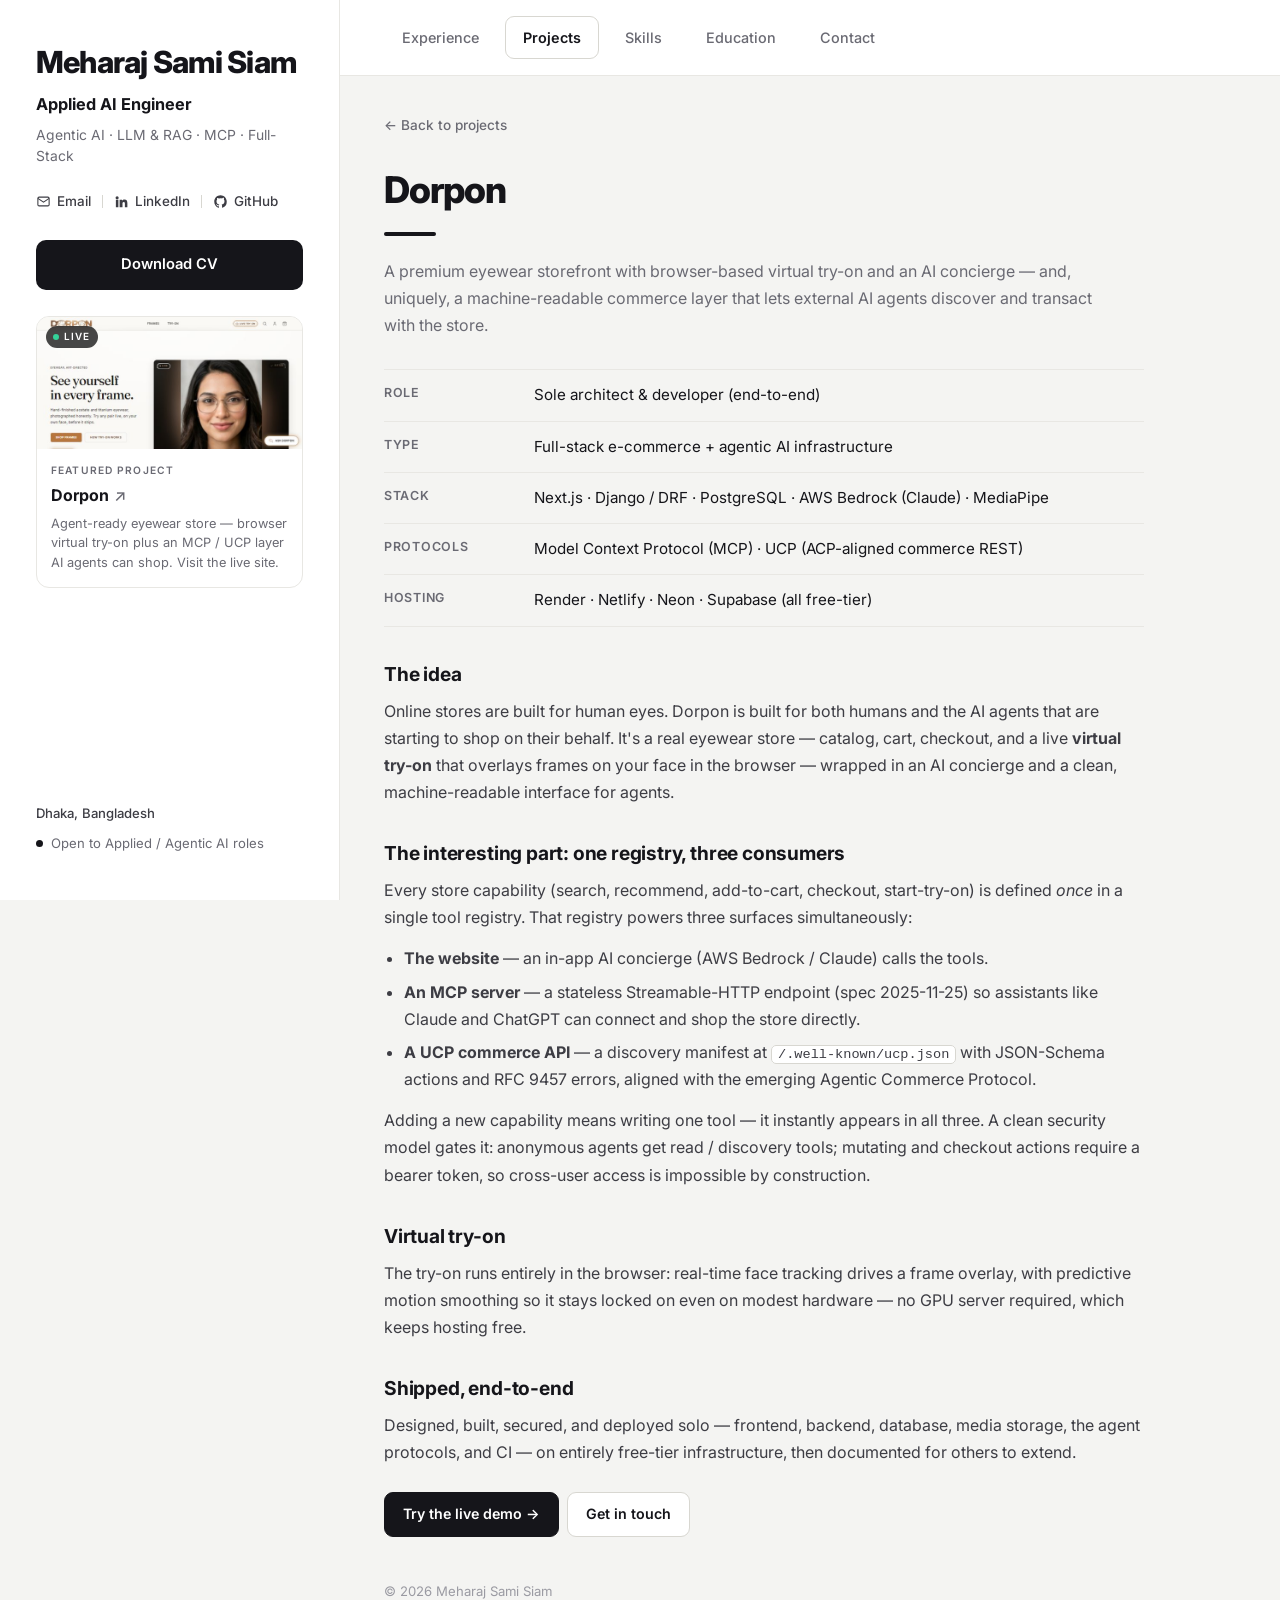
==== commit da90ee12: "Add sidebar featured-project card linking to live Dorpon site (live preview thumbnail) Co-Authored-B" ====
--- a/dorpon.html
+++ b/dorpon.html
@@ -35,6 +35,17 @@
         </a>
       </div>
       <a class="dl-btn" href="cv.pdf">Download CV</a>
+      <a class="sb-feature" href="https://incomparable-pony-d965e8.netlify.app/" target="_blank" rel="noopener">
+        <div class="sbf-thumb">
+          <img src="assets/dorpon-preview.jpg" alt="Dorpon — live eyewear store with browser virtual try-on" loading="lazy" />
+          <span class="sbf-live">Live</span>
+        </div>
+        <div class="sbf-body">
+          <div class="sbf-label">Featured project</div>
+          <div class="sbf-title">Dorpon <span class="sbf-arrow" aria-hidden="true">↗</span></div>
+          <div class="sbf-desc">Agent-ready eyewear store — browser virtual try-on plus an MCP / UCP layer AI agents can shop. Visit the live site.</div>
+        </div>
+      </a>
       <div class="sb-foot">
         <div class="sb-loc">Dhaka, Bangladesh</div>
         <div class="sb-open"><span class="dot"></span> Open to Applied / Agentic AI roles</div>
--- a/style.css
+++ b/style.css
@@ -29,7 +29,7 @@
 
 /* ---------- sidebar ---------- */
 .sidebar {
-  position: sticky; top: 0; align-self: start; height: 100vh;
+  position: sticky; top: 0; align-self: start; height: 100vh; overflow-y: auto;
   background: #fff; border-right: 1px solid var(--line); padding: 46px 36px;
 }
 .sb-inner { display: flex; flex-direction: column; height: 100%; }
@@ -50,6 +50,20 @@
 .sb-loc { font-weight: 500; color: var(--ink-2); }
 .sb-open { margin-top: 9px; display: flex; align-items: center; gap: 8px; }
 .sb-open .dot { width: 7px; height: 7px; border-radius: 50%; background: var(--ink); flex: none; }
+
+/* sidebar featured-project card */
+.sb-feature { display: block; margin-top: 26px; border: 1px solid var(--line); border-radius: 13px; overflow: hidden; background: #fff; transition: border-color .18s, box-shadow .18s, transform .18s; }
+.sb-feature:hover { border-color: var(--ink); box-shadow: 0 8px 24px rgba(0,0,0,.08); transform: translateY(-2px); }
+.sbf-thumb { position: relative; aspect-ratio: 2 / 1; background: #efeee9; }
+.sbf-thumb img { width: 100%; height: 100%; object-fit: cover; display: block; }
+.sbf-live { position: absolute; top: 9px; left: 9px; display: inline-flex; align-items: center; gap: 5px; background: rgba(0,0,0,.72); color: #fff; font-size: .62rem; font-weight: 600; letter-spacing: .09em; text-transform: uppercase; padding: 3px 8px 3px 7px; border-radius: 999px; backdrop-filter: blur(2px); }
+.sbf-live::before { content: ""; width: 6px; height: 6px; border-radius: 50%; background: #34d399; }
+.sbf-body { padding: 13px 14px 15px; }
+.sbf-label { font-size: .64rem; font-weight: 600; text-transform: uppercase; letter-spacing: .11em; color: var(--muted); }
+.sbf-title { font-weight: 700; font-size: 1rem; margin-top: 4px; display: flex; align-items: center; gap: 5px; }
+.sbf-arrow { color: var(--muted); font-weight: 500; transition: transform .18s; }
+.sb-feature:hover .sbf-arrow { transform: translate(2px, -2px); color: var(--ink); }
+.sbf-desc { color: var(--muted); font-size: .8rem; line-height: 1.5; margin-top: 6px; }
 
 /* ---------- main / tabs ---------- */
 .main { min-height: 100vh; }
